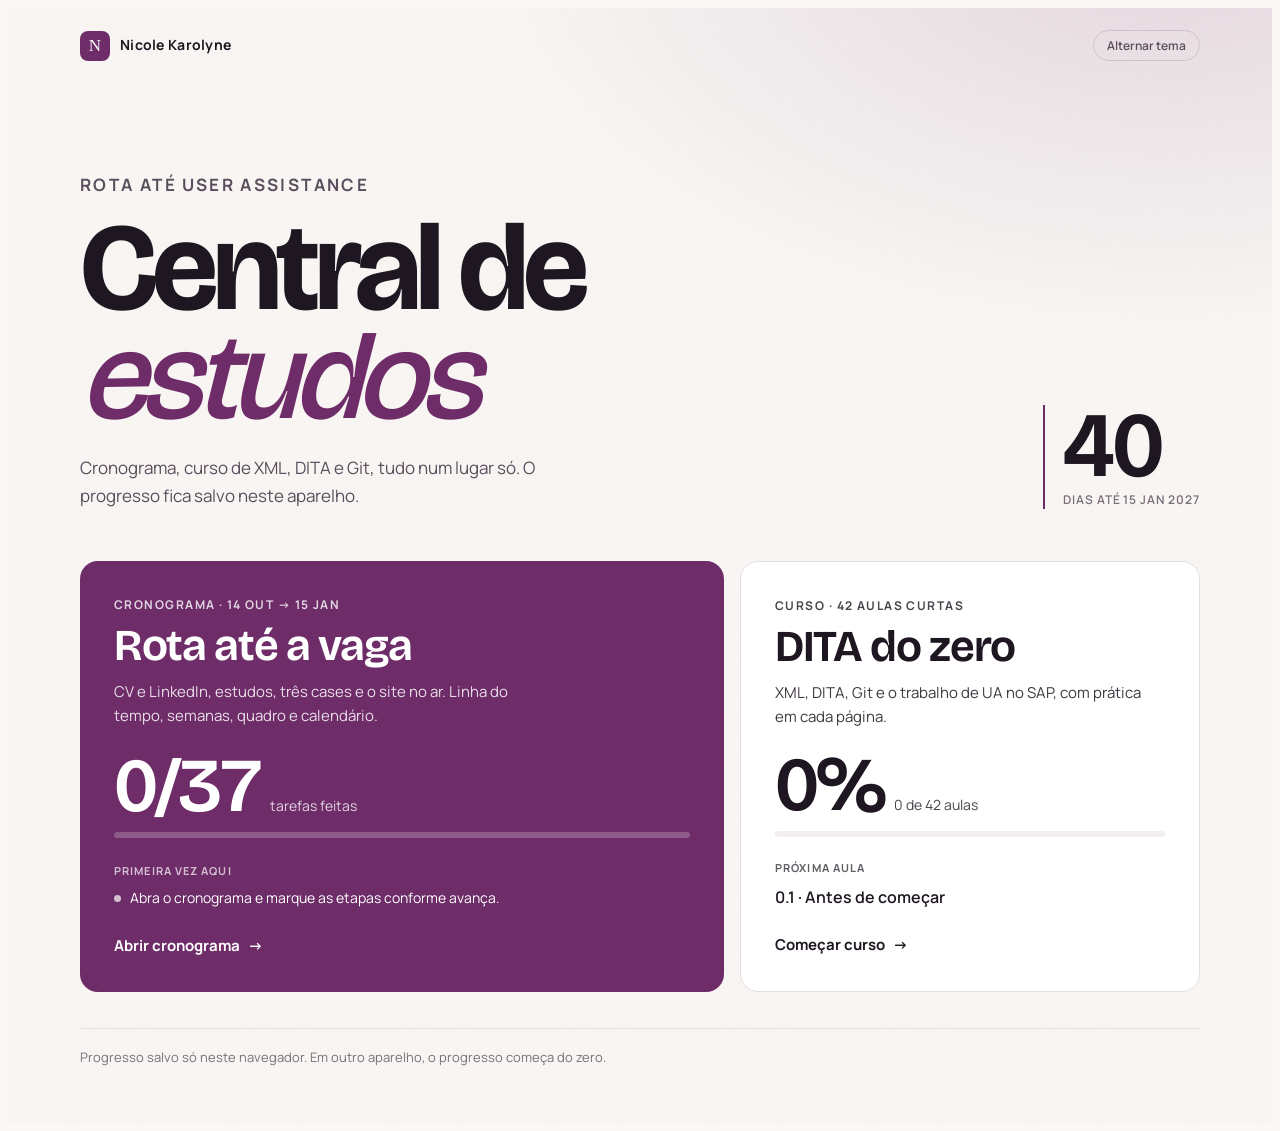
==== index.html @ f2b4ed9a "Central de estudos: home, cronograma e curso DITA Co-Authored-By: Claude Sonnet 5.5 <noreply@anthrop" ====
<!doctype html>
<html lang="pt-BR">
<head>
<meta charset="utf-8">
<meta name="viewport" content="width=device-width,initial-scale=1,viewport-fit=cover">
<title>Central de estudos · Nicole</title>
<meta name="description" content="Cronograma e curso de DITA, XML e Git: a rota até a vaga de User Assistance.">
<meta name="robots" content="noindex">
<link rel="icon" href="assets/favicon.svg" type="image/svg+xml">
<link rel="preconnect" href="https://fonts.googleapis.com">
<link rel="preconnect" href="https://fonts.gstatic.com" crossorigin>
<link href="https://fonts.googleapis.com/css2?family=Bricolage+Grotesque:opsz,wght@12..96,300..700&family=Manrope:wght@400;500;600;700&display=swap" rel="stylesheet">
<script src="assets/theme.js"></script>
<link rel="stylesheet" href="assets/hub.css">
</head>
<body>
<div class="wrap">
  <header class="top">
    <a class="mark" href="./"><i>N</i>Nicole Karolyne</a>
    <button class="theme" id="themeBtn" type="button">Alternar tema</button>
  </header>

  <section class="hero">
    <div>
      <p class="eyebrow">Rota até User Assistance</p>
      <h1>Central de <em>estudos</em></h1>
      <p>Cronograma, curso de XML, DITA e Git, tudo num lugar só. O progresso fica salvo neste aparelho.</p>
    </div>
    <div class="count" aria-label="Contagem regressiva">
      <b id="days">–</b>
      <span>dias até 15 jan 2027</span>
    </div>
  </section>

  <main class="cards">
    <a class="card card-a" href="cronograma.html">
      <div>
        <p class="k">Cronograma · 14 out → 15 jan</p>
        <h2>Rota até a vaga</h2>
        <p class="d">CV e LinkedIn, estudos, três cases e o site no ar. Linha do tempo, semanas, quadro e calendário.</p>
      </div>
      <div>
        <div class="big"><b id="rDone">0/0</b><span>tarefas feitas</span></div>
        <div class="bar" aria-hidden="true"><i id="rBar"></i></div>
      </div>
      <div>
        <p class="lbl" id="rLbl">Em foco agora</p>
        <ul class="focus" id="rFocus"></ul>
      </div>
      <span class="cta">Abrir cronograma</span>
    </a>

    <a class="card card-b" href="curso.html" id="cursoLink">
      <div>
        <p class="k">Curso · 42 aulas curtas</p>
        <h2>DITA do zero</h2>
        <p class="d">XML, DITA, Git e o trabalho de UA no SAP, com prática em cada página.</p>
      </div>
      <div>
        <div class="big"><b id="cPct">0%</b><span id="cSub">0 de 42 aulas</span></div>
        <div class="bar" aria-hidden="true"><i id="cBar"></i></div>
      </div>
      <div>
        <p class="lbl">Próxima aula</p>
        <p id="cNext" style="font-weight:600">Antes de começar</p>
      </div>
      <span class="cta" id="cCta">Começar curso</span>
    </a>
  </main>

  <footer class="foot">
    <span>Progresso salvo só neste navegador. Em outro aparelho, o progresso começa do zero.</span>
  </footer>
</div>
<script>window.LESSONS = [["0-1", "Antes de começar"], ["0-2", "Da Renner para UA"], ["0-3", "Texto corrido x estruturado"], ["0-4", "Conteúdo x aparência"], ["0-5", "Escrever em blocos"], ["0-6", "Por que usar Git"], ["0-7", "Palavras do curso"], ["1-1", "O que é XML"], ["1-2", "Anatomia de um elemento"], ["1-3", "Caixas dentro de caixas"], ["1-4", "Atributos"], ["1-5", "As 5 regras"], ["1-6", "Detalhes de todo arquivo"], ["1-7", "Prática: conserte o XML"], ["1-8", "Prática: escreva do zero"], ["1-9", "Guia rápido do VS Code"], ["2-1", "O que é DITA"], ["2-2", "Os 3 tipos de tópico"], ["2-3", "O esqueleto de um tópico"], ["2-4", "Prática: concept"], ["2-5", "Prática: task"], ["2-6", "Prática: reference"], ["2-7", "Mapa: o sumário"], ["2-8", "Reúso com conref"], ["2-9", "Gerar o site"], ["3-1", "O que é controle de versão"], ["3-2", "Terminal sem medo"], ["3-3", "Instalar o Git"], ["3-4", "As 3 áreas e o commit"], ["3-5", "Branch e merge"], ["3-6", "Prática: terminal simulado"], ["3-7", "Git no seu projeto"], ["3-8", "Enviar para o GitHub"], ["3-9", "Publicar e pedir revisão"], ["4-1", "Seu projeto final"], ["4-2", "Apresentar no portfólio"], ["5-1", "O trabalho de UA no SAP"], ["5-2", "SAP Logon e transações"], ["5-3", "Versões: ordens de transporte"], ["5-4", "Ler o código para achar o texto"], ["5-5", "Prática: mensagem de erro"], ["5-6", "Próximos passos"]];</script>
<script src="assets/hub.js"></script>
</body>
</html>
---- assets/hub.css ----
/* Home: caderno editorial. Mesma paleta ameixa do portfólio, claro e escuro. */
:root {
  --bg: #FAF8F5; --surface: #FFFFFF; --raised: #F2EEF2; --line: #E4DCE3; --line-strong: #CFC3CD;
  --text: #1E1620; --text-2: #5A4E5C; --muted: #7A6E7B;
  --accent: #6E2C68; --accent-soft: #F1E3EE; --on-accent: #FFFFFF; --on-accent-2: #E9D3E5;
  --teal: #2F6B73;
  --f-display: "Bricolage Grotesque", ui-sans-serif, system-ui, sans-serif;
  --f-body: "Manrope", ui-sans-serif, system-ui, -apple-system, "Segoe UI", sans-serif;
  color-scheme: light;
}
@media (prefers-color-scheme: dark) { :root:not([data-theme="light"]) {
  --bg: #141019; --surface: #1C1722; --raised: #241E2B; --line: #332B3A; --line-strong: #463C4F;
  --text: #F2ECF3; --text-2: #BDB2C0; --muted: #9A8FA0;
  --accent: #D59BCB; --accent-soft: #3A2438; --on-accent: #1E1620; --on-accent-2: #3B2438;
  --teal: #7CC3C9; color-scheme: dark; } }
:root[data-theme="dark"] {
  --bg: #141019; --surface: #1C1722; --raised: #241E2B; --line: #332B3A; --line-strong: #463C4F;
  --text: #F2ECF3; --text-2: #BDB2C0; --muted: #9A8FA0;
  --accent: #D59BCB; --accent-soft: #3A2438; --on-accent: #1E1620; --on-accent-2: #3B2438;
  --teal: #7CC3C9; color-scheme: dark;
}
* { box-sizing: border-box; }
html { background: var(--bg); }
body {
  background: var(--bg); color: var(--text); font: 16px/1.6 var(--f-body);
  padding-inline: max(20px, env(safe-area-inset-left, 0px)); min-height: 100vh;
  background-image:
    radial-gradient(60rem 36rem at 92% -8%, color-mix(in srgb, var(--accent) 16%, transparent), transparent 70%),
    url("data:image/svg+xml,%3Csvg xmlns='http://www.w3.org/2000/svg' width='160' height='160'%3E%3Cfilter id='n'%3E%3CfeTurbulence type='fractalNoise' baseFrequency='.9' numOctaves='2' stitchTiles='stitch'/%3E%3CfeColorMatrix values='0 0 0 0 .4 0 0 0 0 .2 0 0 0 0 .4 0 0 0 .05 0'/%3E%3C/filter%3E%3Crect width='160' height='160' filter='url(%23n)'/%3E%3C/svg%3E");
}
h1, h2, h3, p { margin: 0; }
h1, h2, h3 { font-family: var(--f-display); text-wrap: balance; }
a { color: inherit; }
a:focus-visible, button:focus-visible { outline: 2px solid var(--accent); outline-offset: 3px; border-radius: 6px; }
.wrap { max-width: 1120px; margin: 0 auto; padding-block: 22px 56px; }

.top { display: flex; justify-content: space-between; align-items: center; gap: 12px; }
.mark { display: inline-flex; align-items: center; gap: 10px; font-weight: 700; font-size: 14px; letter-spacing: .02em; text-decoration: none; }
.mark i { width: 30px; height: 30px; border-radius: 8px; background: var(--accent); color: var(--on-accent); display: grid; place-items: center; font: 400 17px/1 Georgia, serif; font-style: normal; }
.theme { border: 1px solid var(--line-strong); background: transparent; border-radius: 99px; padding: 6px 13px; font: 600 12px var(--f-body); color: var(--text-2); cursor: pointer; }
.theme:hover { color: var(--text); border-color: var(--accent); }

.hero { display: grid; gap: 28px; padding-block: clamp(36px, 8vw, 88px) clamp(28px, 5vw, 52px); }
@media (min-width: 860px) { .hero { grid-template-columns: 1fr auto; align-items: end; gap: 56px; } }
.eyebrow { font-size: 12px; font-weight: 700; letter-spacing: .14em; text-transform: uppercase; color: var(--accent); }
.hero h1 { font-size: clamp(48px, 11vw, 124px); font-weight: 700; letter-spacing: -.045em; line-height: .88; margin-top: 16px; }
.hero h1 em { font-style: italic; font-weight: 500; color: var(--accent); }
.hero p { color: var(--text-2); max-width: 46ch; margin-top: 22px; font-size: 17px; }
.count { display: grid; gap: 2px; border-left: 2px solid var(--accent); padding-left: 18px; }
.count b { font: 600 clamp(56px, 9vw, 92px)/.9 var(--f-display); letter-spacing: -.04em; font-variant-numeric: tabular-nums; }
.count span { font-size: 12px; font-weight: 600; letter-spacing: .08em; text-transform: uppercase; color: var(--muted); }

.cards { display: grid; gap: 16px; }
@media (min-width: 860px) { .cards { grid-template-columns: 7fr 5fr; } }
.card { position: relative; display: grid; gap: 22px; align-content: space-between; padding: clamp(22px, 3vw, 34px); border-radius: 18px; text-decoration: none; min-height: 340px; overflow: hidden; transition: transform .25s cubic-bezier(.2, .7, .2, 1), box-shadow .25s; }
.card:hover { transform: translateY(-4px); box-shadow: 0 18px 40px -18px color-mix(in srgb, var(--accent) 55%, transparent); }
.card .k { font-size: 12px; font-weight: 700; letter-spacing: .12em; text-transform: uppercase; opacity: .8; }
.card h2 { font-size: clamp(30px, 4vw, 44px); font-weight: 650; letter-spacing: -.03em; line-height: 1; margin-top: 10px; }
.card .d { margin-top: 12px; max-width: 44ch; opacity: .85; font-size: 15px; }
.card-a { background: var(--accent); color: var(--on-accent); }
.card-a .bar { background: color-mix(in srgb, var(--on-accent) 22%, transparent); }
.card-a .bar i { background: var(--on-accent); }
.card-b { background: var(--surface); border: 1px solid var(--line); }
.card-b .bar { background: var(--raised); }
.card-b .bar i { background: var(--accent); }
.big { display: flex; align-items: baseline; gap: 10px; font-family: var(--f-display); }
.big b { font-size: clamp(52px, 7vw, 76px); font-weight: 600; letter-spacing: -.04em; line-height: .9; font-variant-numeric: tabular-nums; }
.big span { font-size: 14px; opacity: .8; font-family: var(--f-body); }
.bar { height: 6px; border-radius: 99px; overflow: hidden; margin-top: 12px; }
.bar i { display: block; height: 100%; width: 0; border-radius: 99px; transition: width .8s cubic-bezier(.2, .7, .2, 1) .3s; }
.focus { display: grid; gap: 7px; margin: 0; padding: 0; list-style: none; font-size: 14px; }
.focus li { display: flex; gap: 9px; align-items: baseline; }
.focus li::before { content: ""; width: 7px; height: 7px; border-radius: 50%; background: currentColor; opacity: .7; flex-shrink: 0; transform: translateY(-1px); }
.focus small { margin-left: auto; opacity: .7; white-space: nowrap; font-variant-numeric: tabular-nums; }
.cta { display: inline-flex; align-items: center; gap: 8px; font-weight: 700; font-size: 15px; }
.cta::after { content: "→"; transition: transform .2s; }
.card:hover .cta::after { transform: translateX(4px); }
.lbl { font-size: 11px; font-weight: 700; letter-spacing: .1em; text-transform: uppercase; opacity: .7; margin-bottom: 8px; }

.foot { margin-top: 36px; padding-top: 18px; border-top: 1px solid var(--line); font-size: 13px; color: var(--muted); display: flex; flex-wrap: wrap; gap: 6px 24px; }

@keyframes rise { from { opacity: 0; transform: translateY(18px); } to { opacity: 1; transform: none; } }
.hero > *, .card { animation: rise .7s cubic-bezier(.2, .7, .2, 1) both; }
.hero > :nth-child(2) { animation-delay: .12s; }
.card-a { animation-delay: .2s; } .card-b { animation-delay: .3s; }
@media (prefers-reduced-motion: reduce) { * { animation: none !important; transition: none !important; } }
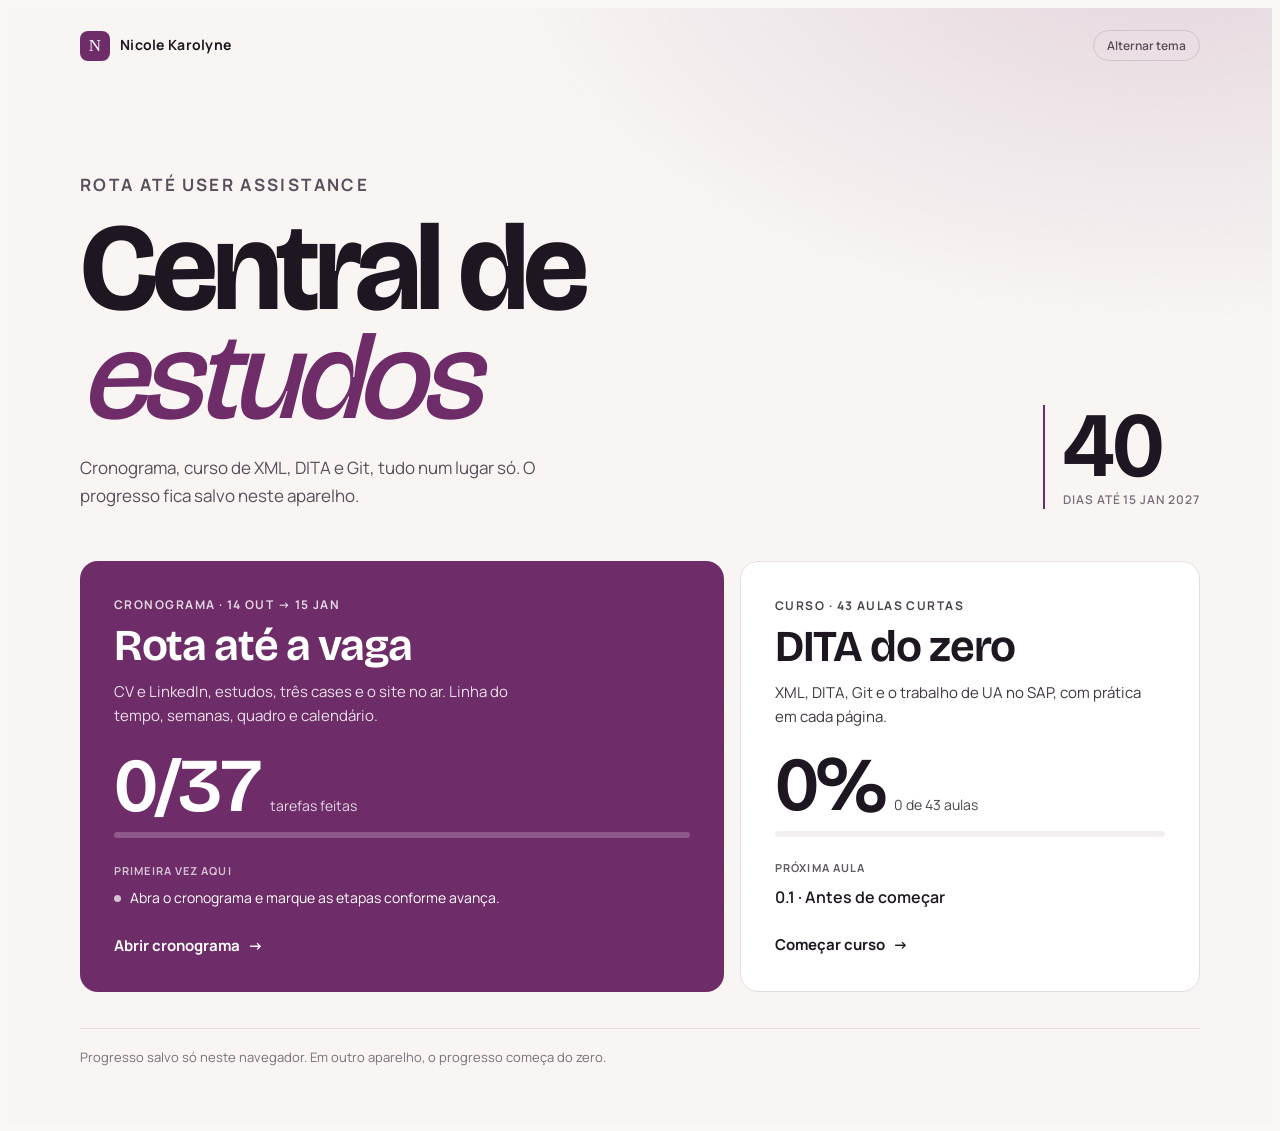
==== commit 2e108c1c: "Curso: aula 0.8 com visão geral das ferramentas no dia a dia Co-Authored-By: Claude Opus 5.5 <norepl" ====
--- a/index.html
+++ b/index.html
@@ -52,12 +52,12 @@
 
     <a class="card card-b" href="curso.html" id="cursoLink">
       <div>
-        <p class="k">Curso · 42 aulas curtas</p>
+        <p class="k">Curso · 43 aulas curtas</p>
         <h2>DITA do zero</h2>
         <p class="d">XML, DITA, Git e o trabalho de UA no SAP, com prática em cada página.</p>
       </div>
       <div>
-        <div class="big"><b id="cPct">0%</b><span id="cSub">0 de 42 aulas</span></div>
+        <div class="big"><b id="cPct">0%</b><span id="cSub">0 de 43 aulas</span></div>
         <div class="bar" aria-hidden="true"><i id="cBar"></i></div>
       </div>
       <div>
@@ -72,7 +72,7 @@
     <span>Progresso salvo só neste navegador. Em outro aparelho, o progresso começa do zero.</span>
   </footer>
 </div>
-<script>window.LESSONS = [["0-1", "Antes de começar"], ["0-2", "Da Renner para UA"], ["0-3", "Texto corrido x estruturado"], ["0-4", "Conteúdo x aparência"], ["0-5", "Escrever em blocos"], ["0-6", "Por que usar Git"], ["0-7", "Palavras do curso"], ["1-1", "O que é XML"], ["1-2", "Anatomia de um elemento"], ["1-3", "Caixas dentro de caixas"], ["1-4", "Atributos"], ["1-5", "As 5 regras"], ["1-6", "Detalhes de todo arquivo"], ["1-7", "Prática: conserte o XML"], ["1-8", "Prática: escreva do zero"], ["1-9", "Guia rápido do VS Code"], ["2-1", "O que é DITA"], ["2-2", "Os 3 tipos de tópico"], ["2-3", "O esqueleto de um tópico"], ["2-4", "Prática: concept"], ["2-5", "Prática: task"], ["2-6", "Prática: reference"], ["2-7", "Mapa: o sumário"], ["2-8", "Reúso com conref"], ["2-9", "Gerar o site"], ["3-1", "O que é controle de versão"], ["3-2", "Terminal sem medo"], ["3-3", "Instalar o Git"], ["3-4", "As 3 áreas e o commit"], ["3-5", "Branch e merge"], ["3-6", "Prática: terminal simulado"], ["3-7", "Git no seu projeto"], ["3-8", "Enviar para o GitHub"], ["3-9", "Publicar e pedir revisão"], ["4-1", "Seu projeto final"], ["4-2", "Apresentar no portfólio"], ["5-1", "O trabalho de UA no SAP"], ["5-2", "SAP Logon e transações"], ["5-3", "Versões: ordens de transporte"], ["5-4", "Ler o código para achar o texto"], ["5-5", "Prática: mensagem de erro"], ["5-6", "Próximos passos"]];</script>
+<script>window.LESSONS = [["0-1", "Antes de começar"], ["0-2", "Da Renner para UA"], ["0-3", "Texto corrido x estruturado"], ["0-4", "Conteúdo x aparência"], ["0-5", "Escrever em blocos"], ["0-6", "Por que usar Git"], ["0-7", "Palavras do curso"], ["0-8", "Como tudo se encaixa"], ["1-1", "O que é XML"], ["1-2", "Anatomia de um elemento"], ["1-3", "Caixas dentro de caixas"], ["1-4", "Atributos"], ["1-5", "As 5 regras"], ["1-6", "Detalhes de todo arquivo"], ["1-7", "Prática: conserte o XML"], ["1-8", "Prática: escreva do zero"], ["1-9", "Guia rápido do VS Code"], ["2-1", "O que é DITA"], ["2-2", "Os 3 tipos de tópico"], ["2-3", "O esqueleto de um tópico"], ["2-4", "Prática: concept"], ["2-5", "Prática: task"], ["2-6", "Prática: reference"], ["2-7", "Mapa: o sumário"], ["2-8", "Reúso com conref"], ["2-9", "Gerar o site"], ["3-1", "O que é controle de versão"], ["3-2", "Terminal sem medo"], ["3-3", "Instalar o Git"], ["3-4", "As 3 áreas e o commit"], ["3-5", "Branch e merge"], ["3-6", "Prática: terminal simulado"], ["3-7", "Git no seu projeto"], ["3-8", "Enviar para o GitHub"], ["3-9", "Publicar e pedir revisão"], ["4-1", "Seu projeto final"], ["4-2", "Apresentar no portfólio"], ["5-1", "O trabalho de UA no SAP"], ["5-2", "SAP Logon e transações"], ["5-3", "Versões: ordens de transporte"], ["5-4", "Ler o código para achar o texto"], ["5-5", "Prática: mensagem de erro"], ["5-6", "Próximos passos"]];</script>
 <script src="assets/hub.js"></script>
 </body>
 </html>
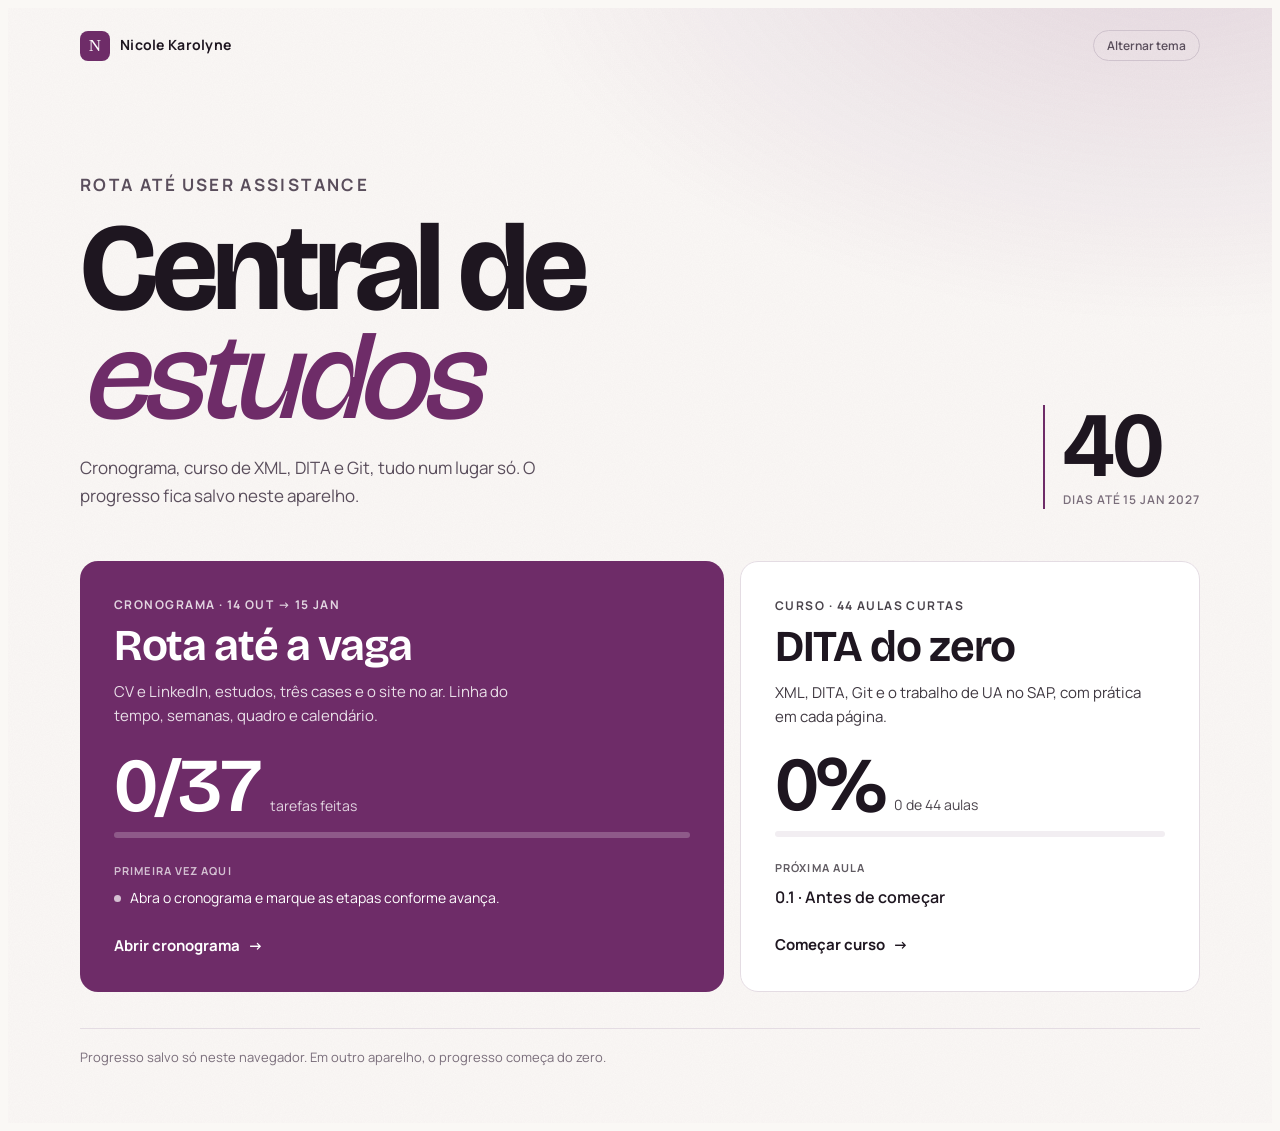
==== commit 68e82fb4: "Curso, módulo 2: passo a passo para conref e geração do site - 2-8: separa Entenda e Faça, explica o" ====
--- a/index.html
+++ b/index.html
@@ -52,12 +52,12 @@
 
     <a class="card card-b" href="curso.html" id="cursoLink">
       <div>
-        <p class="k">Curso · 43 aulas curtas</p>
+        <p class="k">Curso · 44 aulas curtas</p>
         <h2>DITA do zero</h2>
         <p class="d">XML, DITA, Git e o trabalho de UA no SAP, com prática em cada página.</p>
       </div>
       <div>
-        <div class="big"><b id="cPct">0%</b><span id="cSub">0 de 43 aulas</span></div>
+        <div class="big"><b id="cPct">0%</b><span id="cSub">0 de 44 aulas</span></div>
         <div class="bar" aria-hidden="true"><i id="cBar"></i></div>
       </div>
       <div>
@@ -72,7 +72,7 @@
     <span>Progresso salvo só neste navegador. Em outro aparelho, o progresso começa do zero.</span>
   </footer>
 </div>
-<script>window.LESSONS = [["0-1", "Antes de começar"], ["0-2", "Da Renner para UA"], ["0-3", "Texto corrido x estruturado"], ["0-4", "Conteúdo x aparência"], ["0-5", "Escrever em blocos"], ["0-6", "Por que usar Git"], ["0-7", "Palavras do curso"], ["0-8", "Como tudo se encaixa"], ["1-1", "O que é XML"], ["1-2", "Anatomia de um elemento"], ["1-3", "Caixas dentro de caixas"], ["1-4", "Atributos"], ["1-5", "As 5 regras"], ["1-6", "Detalhes de todo arquivo"], ["1-7", "Prática: conserte o XML"], ["1-8", "Prática: escreva do zero"], ["1-9", "Guia rápido do VS Code"], ["2-1", "O que é DITA"], ["2-2", "Os 3 tipos de tópico"], ["2-3", "O esqueleto de um tópico"], ["2-4", "Prática: concept"], ["2-5", "Prática: task"], ["2-6", "Prática: reference"], ["2-7", "Mapa: o sumário"], ["2-8", "Reúso com conref"], ["2-9", "Gerar o site"], ["3-1", "O que é controle de versão"], ["3-2", "Terminal sem medo"], ["3-3", "Instalar o Git"], ["3-4", "As 3 áreas e o commit"], ["3-5", "Branch e merge"], ["3-6", "Prática: terminal simulado"], ["3-7", "Git no seu projeto"], ["3-8", "Enviar para o GitHub"], ["3-9", "Publicar e pedir revisão"], ["4-1", "Seu projeto final"], ["4-2", "Apresentar no portfólio"], ["5-1", "O trabalho de UA no SAP"], ["5-2", "SAP Logon e transações"], ["5-3", "Versões: ordens de transporte"], ["5-4", "Ler o código para achar o texto"], ["5-5", "Prática: mensagem de erro"], ["5-6", "Próximos passos"]];</script>
+<script>window.LESSONS = [["0-1", "Antes de começar"], ["0-2", "Da Renner para UA"], ["0-3", "Texto corrido x estruturado"], ["0-4", "Conteúdo x aparência"], ["0-5", "Escrever em blocos"], ["0-6", "Por que usar Git"], ["0-7", "Palavras do curso"], ["0-8", "Como tudo se encaixa"], ["1-1", "O que é XML"], ["1-2", "Anatomia de um elemento"], ["1-3", "Caixas dentro de caixas"], ["1-4", "Atributos"], ["1-5", "As 5 regras"], ["1-6", "Detalhes de todo arquivo"], ["1-7", "Prática: conserte o XML"], ["1-8", "Prática: escreva do zero"], ["1-9", "Guia rápido do VS Code"], ["2-1", "O que é DITA"], ["2-2", "Os 3 tipos de tópico"], ["2-3", "O esqueleto de um tópico"], ["2-4", "Prática: concept"], ["2-5", "Prática: task"], ["2-6", "Prática: reference"], ["2-7", "Mapa: o sumário"], ["2-8", "Reúso com conref"], ["2-9", "Instalar Java e DITA-OT"], ["2-9b", "Gerar o site"], ["3-1", "O que é controle de versão"], ["3-2", "Terminal sem medo"], ["3-3", "Instalar o Git"], ["3-4", "As 3 áreas e o commit"], ["3-5", "Branch e merge"], ["3-6", "Prática: terminal simulado"], ["3-7", "Git no seu projeto"], ["3-8", "Enviar para o GitHub"], ["3-9", "Publicar e pedir revisão"], ["4-1", "Seu projeto final"], ["4-2", "Apresentar no portfólio"], ["5-1", "O trabalho de UA no SAP"], ["5-2", "SAP Logon e transações"], ["5-3", "Versões: ordens de transporte"], ["5-4", "Ler o código para achar o texto"], ["5-5", "Prática: mensagem de erro"], ["5-6", "Próximos passos"]];</script>
 <script src="assets/hub.js"></script>
 </body>
 </html>
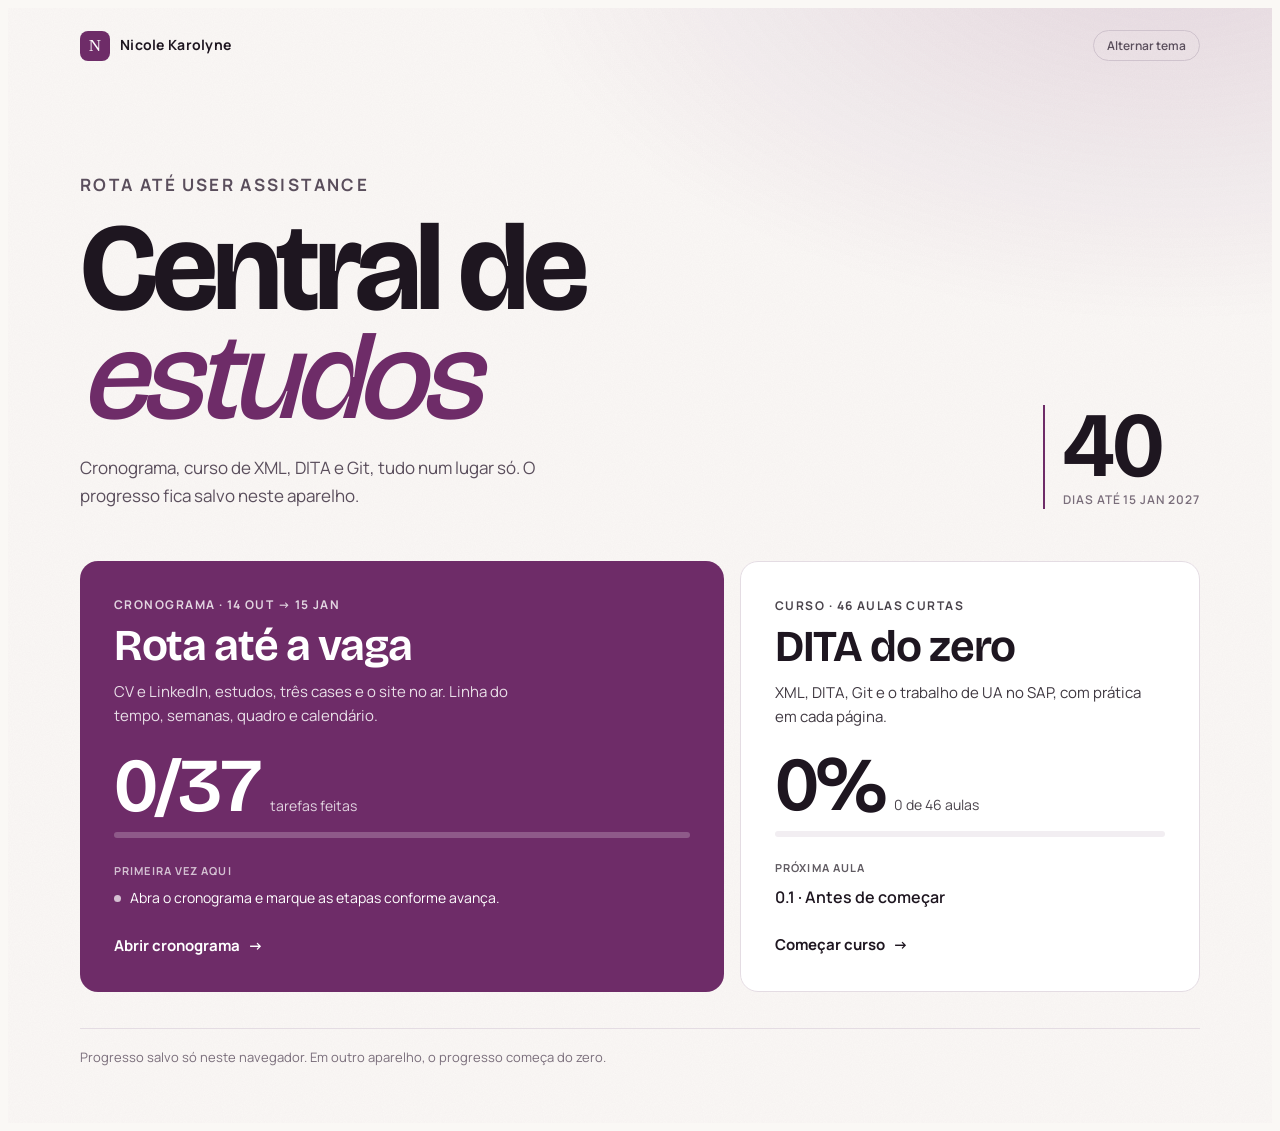
==== commit 5ffa3c48: "Curso, módulo 3: Git com saída esperada e explicação de cada comando - 3-1 a 3-6: separa Entenda e F" ====
--- a/index.html
+++ b/index.html
@@ -52,12 +52,12 @@
 
     <a class="card card-b" href="curso.html" id="cursoLink">
       <div>
-        <p class="k">Curso · 44 aulas curtas</p>
+        <p class="k">Curso · 46 aulas curtas</p>
         <h2>DITA do zero</h2>
         <p class="d">XML, DITA, Git e o trabalho de UA no SAP, com prática em cada página.</p>
       </div>
       <div>
-        <div class="big"><b id="cPct">0%</b><span id="cSub">0 de 44 aulas</span></div>
+        <div class="big"><b id="cPct">0%</b><span id="cSub">0 de 46 aulas</span></div>
         <div class="bar" aria-hidden="true"><i id="cBar"></i></div>
       </div>
       <div>
@@ -72,7 +72,7 @@
     <span>Progresso salvo só neste navegador. Em outro aparelho, o progresso começa do zero.</span>
   </footer>
 </div>
-<script>window.LESSONS = [["0-1", "Antes de começar"], ["0-2", "Da Renner para UA"], ["0-3", "Texto corrido x estruturado"], ["0-4", "Conteúdo x aparência"], ["0-5", "Escrever em blocos"], ["0-6", "Por que usar Git"], ["0-7", "Palavras do curso"], ["0-8", "Como tudo se encaixa"], ["1-1", "O que é XML"], ["1-2", "Anatomia de um elemento"], ["1-3", "Caixas dentro de caixas"], ["1-4", "Atributos"], ["1-5", "As 5 regras"], ["1-6", "Detalhes de todo arquivo"], ["1-7", "Prática: conserte o XML"], ["1-8", "Prática: escreva do zero"], ["1-9", "Guia rápido do VS Code"], ["2-1", "O que é DITA"], ["2-2", "Os 3 tipos de tópico"], ["2-3", "O esqueleto de um tópico"], ["2-4", "Prática: concept"], ["2-5", "Prática: task"], ["2-6", "Prática: reference"], ["2-7", "Mapa: o sumário"], ["2-8", "Reúso com conref"], ["2-9", "Instalar Java e DITA-OT"], ["2-9b", "Gerar o site"], ["3-1", "O que é controle de versão"], ["3-2", "Terminal sem medo"], ["3-3", "Instalar o Git"], ["3-4", "As 3 áreas e o commit"], ["3-5", "Branch e merge"], ["3-6", "Prática: terminal simulado"], ["3-7", "Git no seu projeto"], ["3-8", "Enviar para o GitHub"], ["3-9", "Publicar e pedir revisão"], ["4-1", "Seu projeto final"], ["4-2", "Apresentar no portfólio"], ["5-1", "O trabalho de UA no SAP"], ["5-2", "SAP Logon e transações"], ["5-3", "Versões: ordens de transporte"], ["5-4", "Ler o código para achar o texto"], ["5-5", "Prática: mensagem de erro"], ["5-6", "Próximos passos"]];</script>
+<script>window.LESSONS = [["0-1", "Antes de começar"], ["0-2", "Da Renner para UA"], ["0-3", "Texto corrido x estruturado"], ["0-4", "Conteúdo x aparência"], ["0-5", "Escrever em blocos"], ["0-6", "Por que usar Git"], ["0-7", "Palavras do curso"], ["0-8", "Como tudo se encaixa"], ["1-1", "O que é XML"], ["1-2", "Anatomia de um elemento"], ["1-3", "Caixas dentro de caixas"], ["1-4", "Atributos"], ["1-5", "As 5 regras"], ["1-6", "Detalhes de todo arquivo"], ["1-7", "Prática: conserte o XML"], ["1-8", "Prática: escreva do zero"], ["1-9", "Guia rápido do VS Code"], ["2-1", "O que é DITA"], ["2-2", "Os 3 tipos de tópico"], ["2-3", "O esqueleto de um tópico"], ["2-4", "Prática: concept"], ["2-5", "Prática: task"], ["2-6", "Prática: reference"], ["2-7", "Mapa: o sumário"], ["2-8", "Reúso com conref"], ["2-9", "Instalar Java e DITA-OT"], ["2-9b", "Gerar o site"], ["3-1", "O que é controle de versão"], ["3-2", "Terminal sem medo"], ["3-3", "Instalar o Git"], ["3-4", "As 3 áreas e o commit"], ["3-5", "Branch e merge"], ["3-6", "Prática: terminal simulado"], ["3-7", "Git no seu projeto"], ["3-7b", "Branch no seu projeto"], ["3-8", "Enviar para o GitHub"], ["3-9", "Publicar o site"], ["3-9b", "Pedir revisão (pull request)"], ["4-1", "Seu projeto final"], ["4-2", "Apresentar no portfólio"], ["5-1", "O trabalho de UA no SAP"], ["5-2", "SAP Logon e transações"], ["5-3", "Versões: ordens de transporte"], ["5-4", "Ler o código para achar o texto"], ["5-5", "Prática: mensagem de erro"], ["5-6", "Próximos passos"]];</script>
 <script src="assets/hub.js"></script>
 </body>
 </html>
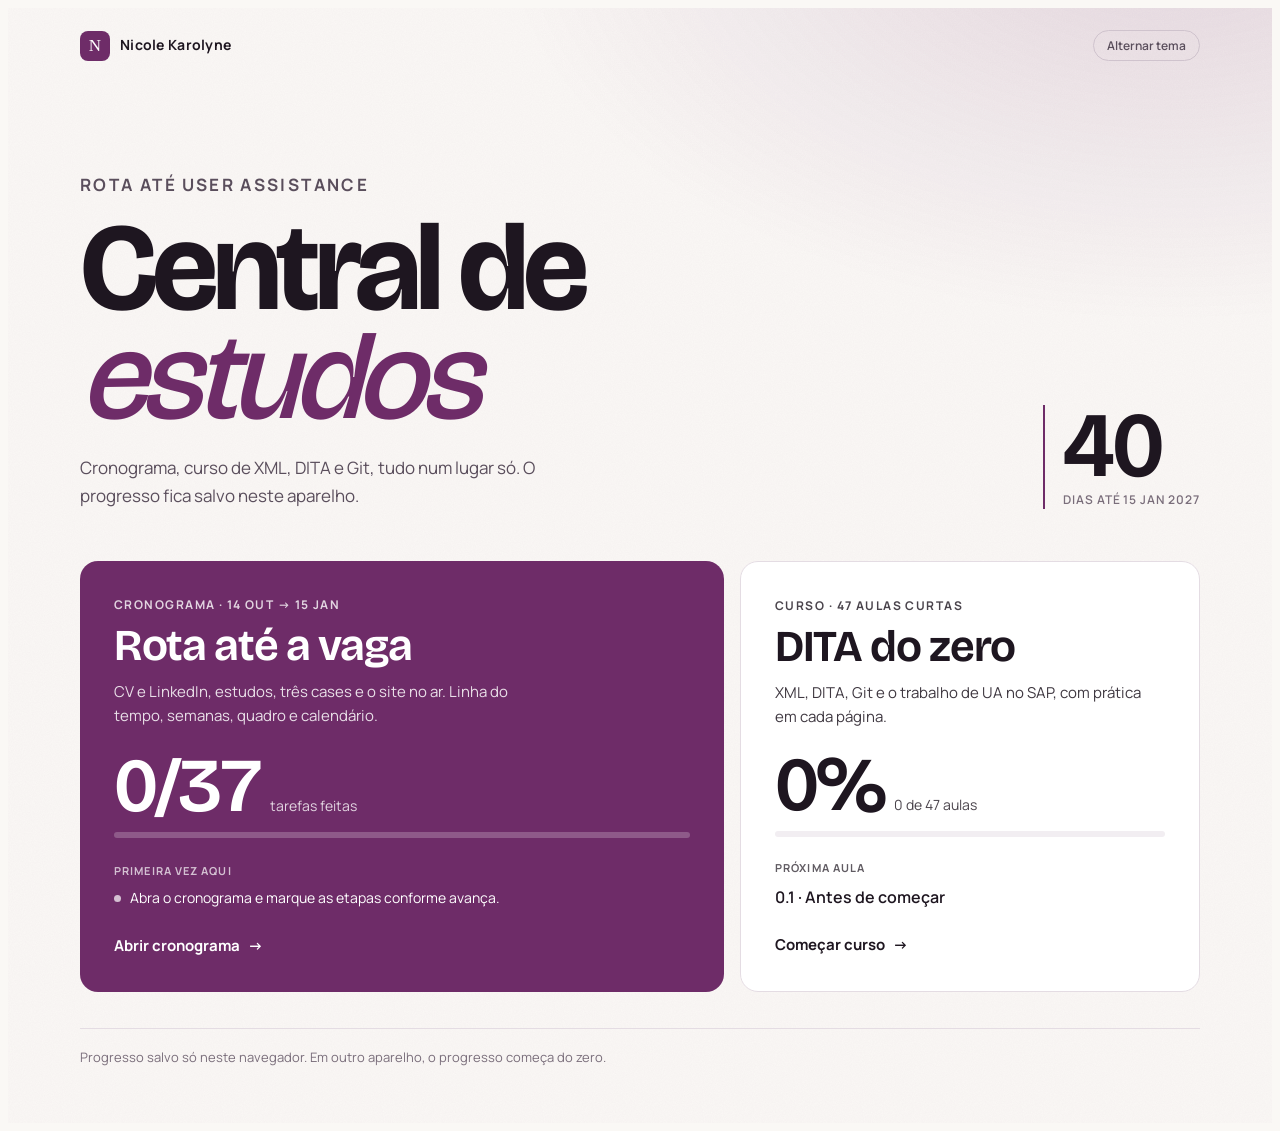
==== commit f16edd67: "Curso, módulo 4: projeto final em passos guiados - 4-1: segunda task (tarefa-anexar-recibo.dita) com" ====
--- a/index.html
+++ b/index.html
@@ -52,12 +52,12 @@
 
     <a class="card card-b" href="curso.html" id="cursoLink">
       <div>
-        <p class="k">Curso · 46 aulas curtas</p>
+        <p class="k">Curso · 47 aulas curtas</p>
         <h2>DITA do zero</h2>
         <p class="d">XML, DITA, Git e o trabalho de UA no SAP, com prática em cada página.</p>
       </div>
       <div>
-        <div class="big"><b id="cPct">0%</b><span id="cSub">0 de 46 aulas</span></div>
+        <div class="big"><b id="cPct">0%</b><span id="cSub">0 de 47 aulas</span></div>
         <div class="bar" aria-hidden="true"><i id="cBar"></i></div>
       </div>
       <div>
@@ -72,7 +72,7 @@
     <span>Progresso salvo só neste navegador. Em outro aparelho, o progresso começa do zero.</span>
   </footer>
 </div>
-<script>window.LESSONS = [["0-1", "Antes de começar"], ["0-2", "Da Renner para UA"], ["0-3", "Texto corrido x estruturado"], ["0-4", "Conteúdo x aparência"], ["0-5", "Escrever em blocos"], ["0-6", "Por que usar Git"], ["0-7", "Palavras do curso"], ["0-8", "Como tudo se encaixa"], ["1-1", "O que é XML"], ["1-2", "Anatomia de um elemento"], ["1-3", "Caixas dentro de caixas"], ["1-4", "Atributos"], ["1-5", "As 5 regras"], ["1-6", "Detalhes de todo arquivo"], ["1-7", "Prática: conserte o XML"], ["1-8", "Prática: escreva do zero"], ["1-9", "Guia rápido do VS Code"], ["2-1", "O que é DITA"], ["2-2", "Os 3 tipos de tópico"], ["2-3", "O esqueleto de um tópico"], ["2-4", "Prática: concept"], ["2-5", "Prática: task"], ["2-6", "Prática: reference"], ["2-7", "Mapa: o sumário"], ["2-8", "Reúso com conref"], ["2-9", "Instalar Java e DITA-OT"], ["2-9b", "Gerar o site"], ["3-1", "O que é controle de versão"], ["3-2", "Terminal sem medo"], ["3-3", "Instalar o Git"], ["3-4", "As 3 áreas e o commit"], ["3-5", "Branch e merge"], ["3-6", "Prática: terminal simulado"], ["3-7", "Git no seu projeto"], ["3-7b", "Branch no seu projeto"], ["3-8", "Enviar para o GitHub"], ["3-9", "Publicar o site"], ["3-9b", "Pedir revisão (pull request)"], ["4-1", "Seu projeto final"], ["4-2", "Apresentar no portfólio"], ["5-1", "O trabalho de UA no SAP"], ["5-2", "SAP Logon e transações"], ["5-3", "Versões: ordens de transporte"], ["5-4", "Ler o código para achar o texto"], ["5-5", "Prática: mensagem de erro"], ["5-6", "Próximos passos"]];</script>
+<script>window.LESSONS = [["0-1", "Antes de começar"], ["0-2", "Da Renner para UA"], ["0-3", "Texto corrido x estruturado"], ["0-4", "Conteúdo x aparência"], ["0-5", "Escrever em blocos"], ["0-6", "Por que usar Git"], ["0-7", "Palavras do curso"], ["0-8", "Como tudo se encaixa"], ["1-1", "O que é XML"], ["1-2", "Anatomia de um elemento"], ["1-3", "Caixas dentro de caixas"], ["1-4", "Atributos"], ["1-5", "As 5 regras"], ["1-6", "Detalhes de todo arquivo"], ["1-7", "Prática: conserte o XML"], ["1-8", "Prática: escreva do zero"], ["1-9", "Guia rápido do VS Code"], ["2-1", "O que é DITA"], ["2-2", "Os 3 tipos de tópico"], ["2-3", "O esqueleto de um tópico"], ["2-4", "Prática: concept"], ["2-5", "Prática: task"], ["2-6", "Prática: reference"], ["2-7", "Mapa: o sumário"], ["2-8", "Reúso com conref"], ["2-9", "Instalar Java e DITA-OT"], ["2-9b", "Gerar o site"], ["3-1", "O que é controle de versão"], ["3-2", "Terminal sem medo"], ["3-3", "Instalar o Git"], ["3-4", "As 3 áreas e o commit"], ["3-5", "Branch e merge"], ["3-6", "Prática: terminal simulado"], ["3-7", "Git no seu projeto"], ["3-7b", "Branch no seu projeto"], ["3-8", "Enviar para o GitHub"], ["3-9", "Publicar o site"], ["3-9b", "Pedir revisão (pull request)"], ["4-1", "Seu projeto final"], ["4-1b", "Glossário"], ["4-2", "Apresentar no portfólio"], ["5-1", "O trabalho de UA no SAP"], ["5-2", "SAP Logon e transações"], ["5-3", "Versões: ordens de transporte"], ["5-4", "Ler o código para achar o texto"], ["5-5", "Prática: mensagem de erro"], ["5-6", "Próximos passos"]];</script>
 <script src="assets/hub.js"></script>
 </body>
 </html>
